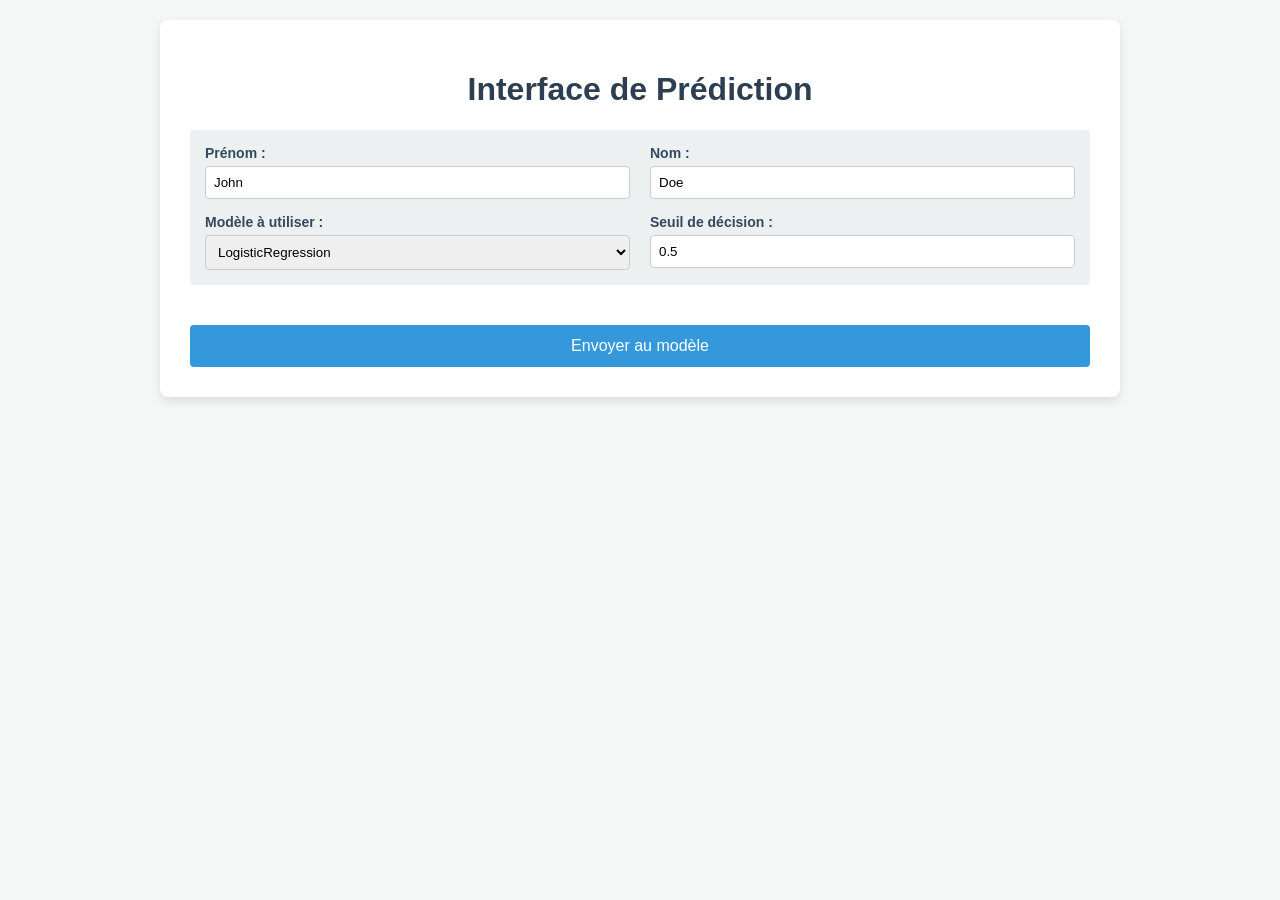
==== Fast_API/index.html @ 7bc8fe72 "refactor: transformer le notebook d'attrition en API" ====
<!DOCTYPE html>
<html lang="fr">
<head>
    <meta charset="UTF-8">
    <meta name="viewport" content="width=device-width, initial-scale=1.0">
    <title>Testeur de Modèle — Prédiction RH</title>
    <style>
        body { font-family: Arial, sans-serif; background-color: #f4f7f6; margin: 0; padding: 20px; }
        .container { max-width: 900px; margin: auto; background: white; padding: 30px; border-radius: 8px; box-shadow: 0 4px 10px rgba(0,0,0,0.1); }
        h1 { color: #2c3e50; text-align: center; }
        .form-group { margin-bottom: 15px; }
        label { display: block; font-weight: bold; margin-bottom: 5px; color: #34495e; font-size: 14px; }
        input, select { width: 100%; padding: 8px; border: 1px solid #ccc; border-radius: 4px; box-sizing: border-box; }
        .grid { display: grid; grid-template-columns: repeat(auto-fill, minmax(250px, 1fr)); gap: 15px; }
        button { background-color: #3498db; color: white; padding: 12px 20px; border: none; border-radius: 4px; cursor: pointer; width: 100%; font-size: 16px; margin-top: 20px; }
        button:hover { background-color: #2980b9; }
        #resultat { margin-top: 25px; padding: 20px; background-color: #e8f8f5; border-left: 5px solid #2ecc71; border-radius: 4px; display: none; }
        .config-section { background: #ecf0f1; padding: 15px; border-radius: 4px; margin-bottom: 20px; display: flex; flex-direction: column; gap: 15px; }
        .config-row { display: flex; gap: 20px; }
    </style>
</head>
<body>

<div class="container">
    <h1>Interface de Prédiction</h1>
    
    <!-- SECTION CONFIGURATION + IDENTITÉ -->
    <div class="config-section">
        <div class="config-row">
            <div style="flex: 1;">
                <label for="input-prenom">Prénom :</label>
                <input type="text" id="input-prenom" value="John">
            </div>
            <div style="flex: 1;">
                <label for="input-nom">Nom :</label>
                <input type="text" id="input-nom" value="Doe">
            </div>
        </div>
        <div class="config-row">
            <div style="flex: 1;">
                <label for="select-modele">Modèle à utiliser :</label>
                <select id="select-modele">
                    <option value="top1">LogisticRegression</option>
                   
                </select>
            </div>
            <div style="flex: 1;">
                <label for="input-seuil">Seuil de décision :</label>
                <input type="number" id="input-seuil" value="0.5" step="0.05" min="0" max="1">
            </div>
        </div>
    </div>

    <form id="prediction-form">
        <div class="grid" id="fields-container">
            <!-- Champs dynamiques -->
        </div>
        <button type="submit">Envoyer au modèle</button>
    </form>

    <div id="resultat">
        <h3>Résultat de la prédiction :</h3>
        <p id="resultat-texte"></p>
        
        <hr style="margin: 15px 0; border: 0; border-top: 1px solid #a3e4d7;">
        <button type="button" id="btn-sauvegarder" style="background-color: #27ae60; margin-top: 5px; width: auto; padding: 10px 20px;">
            💾 Enregistrer cette prédiction en base de données
        </button>
        <span id="msg-sauvegarde" style="display: inline-block; margin-left: 15px; font-weight: bold;"></span>
    </div>
</div>

<script>
    const optionsCategoriques = {
        "genre": ["M", "F"],
        "statut_marital": ["Célibataire", "Divorcé(e)", "Marié(e)"],
        "departement": ["Commercial", "Consulting", "Ressources Humaines"],
        "poste": ["Assistant de Direction", "Cadre Commercial", "Consultant", "Directeur Technique", "Manager", "Représentant Commercial", "Ressources Humaines", "Senior Manager", "Tech Lead"],
        "domaine_etude": ["Autre", "Entrepreunariat", "Infra & Cloud", "Marketing", "Ressources Humaines", "Transformation Digitale"],
        "frequence_deplacement": ["Aucun", "Frequent", "Occasionnel"],
        "heure_supplementaires": ["Non", "Oui"]
    };

    const valeursParDefaut = {
        "age": 36,
        "revenu_mensuel": 4919,
        "nombre_experiences_precedentes": 2,
        "annee_experience_totale": 10,
        "annees_dans_l_entreprise": 5,
        "annees_dans_le_poste_actuel": 3,
        "nombre_participation_pee": 1,
        "nb_formations_suivies": 3,
        "distance_domicile_travail": 7,
        "niveau_education": 3,
        "annees_depuis_la_derniere_promotion": 1,
        "annes_sous_responsable_actuel": 3,
        "satisfaction_employee_environnement": 3,
        "note_evaluation_precedente": 0.8,
        "niveau_hierarchique_poste": 2,
        "satisfaction_employee_nature_travail": 3,
        "satisfaction_employee_equipe": 3,
        "satisfaction_employee_equilibre_pro_perso": 3,
        "augentation_salaire_precedente": 15,
        "satisfaction_globale": 3,
        "satisfaction_min": 2,
        "montant_augmentation_precedente": 632,
        "ratio_anciennete_carriere": 0.8,
        "inertie_poste": 0.667,
        "stagnation_promotion": 0.167,
        "revenu_par_annee_experience": 549.22,
        "revenu_par_niveau": 2856.48,
        "delta_performance": 0,
        "hs_et_salaire_bas": 0,
        "jeune_faible_anciennete": 0,
        "trajet_long": 0,
        "job_hopper": 0
    };

    let colonnesActuelles = [];
    let dernierePredictionData = null;

    async function chargerColonnes() {
        const modele = document.getElementById("select-modele").value;
        try {
            const response = await fetch(`/colonnes?modele=${modele}`);
            const data = await response.json();
            colonnesActuelles = data.colonnes;
            
            const container = document.getElementById("fields-container");
            container.innerHTML = "";

            colonnesActuelles.forEach(col => {
                const div = document.createElement("div");
                div.className = "form-group";

                const label = document.createElement("label");
                label.innerText = col;
                label.htmlFor = col;
                div.appendChild(label);

                if (optionsCategoriques[col]) {
                    const select = document.createElement("select");
                    select.id = col;
                    select.name = col;
                    optionsCategoriques[col].forEach(opt => {
                        const option = document.createElement("option");
                        option.value = opt;
                        option.innerText = opt;
                        select.appendChild(option);
                    });
                    div.appendChild(select);
                } else {
                    const input = document.createElement("input");
                    input.id = col;
                    input.name = col;
                    input.type = "number";
                    input.step = "any";
                    input.value = valeursParDefaut[col] !== undefined ? valeursParDefaut[col] : 0;
                    div.appendChild(input);
                }
                container.appendChild(div);
            });
        } catch (e) {
            console.error("Erreur lors du chargement des colonnes", e);
        }
    }

    document.getElementById("select-modele").addEventListener("change", chargerColonnes);
    window.addEventListener("DOMContentLoaded", chargerColonnes);

    document.getElementById("prediction-form").addEventListener("submit", async function(e) {
        e.preventDefault();
        
        const modeleChoisi = document.getElementById("select-modele").value;
        const seuilSaisi = parseFloat(document.getElementById("input-seuil").value);
        
        const features = {};
        colonnesActuelles.forEach(col => {
            const element = document.getElementById(col);
            let val = element.value;
            if (!optionsCategoriques[col]) {
                val = val.includes('.') ? parseFloat(val) : parseInt(val, 10);
            }
            features[col] = val;
        });

        const payload = {
            modele: modeleChoisi,
            features: features,
            seuil: seuilSaisi
        };

        try {
            const response = await fetch("/predict", {
                method: "POST",
                headers: { "Content-Type": "application/json" },
                body: JSON.stringify(payload)
            });

            const data = await response.json();
            const resultatDiv = document.getElementById("resultat");
            const resultatTexte = document.getElementById("resultat-texte");

            if (response.ok) {
                resultatDiv.style.display = "block";
                
                const probaDepart = data.probabilite * 100;
                const probaRester = 100 - probaDepart;

                const libellePrediction = data.prediction === 1 
                    ? "⚠️ Quitte (1)" 
                    : "✅ Reste (0)";

                const libelleTexteBrut = data.prediction === 1 ? "Quitte" : "Reste";

                resultatTexte.innerHTML = `
                    <strong>Modèle utilisé :</strong> ${data.modele_utilise} <br>
                    <strong>Prédiction finale :</strong> ${libellePrediction} <br>
                    <hr style="margin: 8px 0; border: 0; border-top: 1px solid #d1f2eb;">
                    <strong>Risque de départ :</strong> ${probaDepart.toFixed(2)}% <br>
                    <strong>Probabilité de rester :</strong> ${probaRester.toFixed(2)}% <br>
                    <strong>Seuil de décision :</strong> ${data.seuil_utilise * 100}%
                `;

                const prenomSaisi = document.getElementById("input-prenom").value.trim() || "John";
                const nomSaisi = document.getElementById("input-nom").value.trim() || "Doe";

                // CORRECTION ICI : utilisation correcte de "probabilite_de_quitter"
                dernierePredictionData = {
                    prenom: prenomSaisi,
                    nom: nomSaisi,
                    modele_utilise: data.modele_utilise,
                    probabilite_de_quitter: data.probabilite,
                    prediction: data.prediction,
                    libelle_prediction: libelleTexteBrut,
                    seuil_applique: data.seuil_utilise,
                    features: features
                };

                document.getElementById("msg-sauvegarde").innerText = "";

            } else {
                alert("Erreur de l'API : " + JSON.stringify(data.detail));
            }
        } catch (error) {
            alert("Impossible de joindre l'API.");
            console.error(error);
        }
    });

    document.getElementById("btn-sauvegarder").addEventListener("click", async () => {
        if (!dernierePredictionData) return;

        const msgSpan = document.getElementById("msg-sauvegarde");
        try {
            const response = await fetch("/sauvegarder", {
                method: "POST",
                headers: { "Content-Type": "application/json" },
                body: JSON.stringify(dernierePredictionData)
            });

            const result = await response.json();
            if (response.ok) {
                msgSpan.style.color = "#27ae60";
                msgSpan.innerText = "✔ Enregistré (" + dernierePredictionData.libelle_prediction + ") pour " + dernierePredictionData.prenom + " " + dernierePredictionData.nom + " !";
            } else {
                let erreurMsg = "Erreur serveur";
                if (result.detail) {
                    if (typeof result.detail === 'string') {
                        erreurMsg = result.detail;
                    } else if (Array.isArray(result.detail)) {
                        erreurMsg = result.detail.map(err => `${err.loc.join('.')} : ${err.msg}`).join(' | ');
                    } else {
                        erreurMsg = JSON.stringify(result.detail);
                    }
                }
                throw new Error(erreurMsg);
            }
        } catch (error) {
            msgSpan.style.color = "#c0392b";
            msgSpan.innerText = "✖ Erreur : " + error.message;
            console.error("Détail de l'erreur :", error);
        }
    });
</script>

</body>
</html>
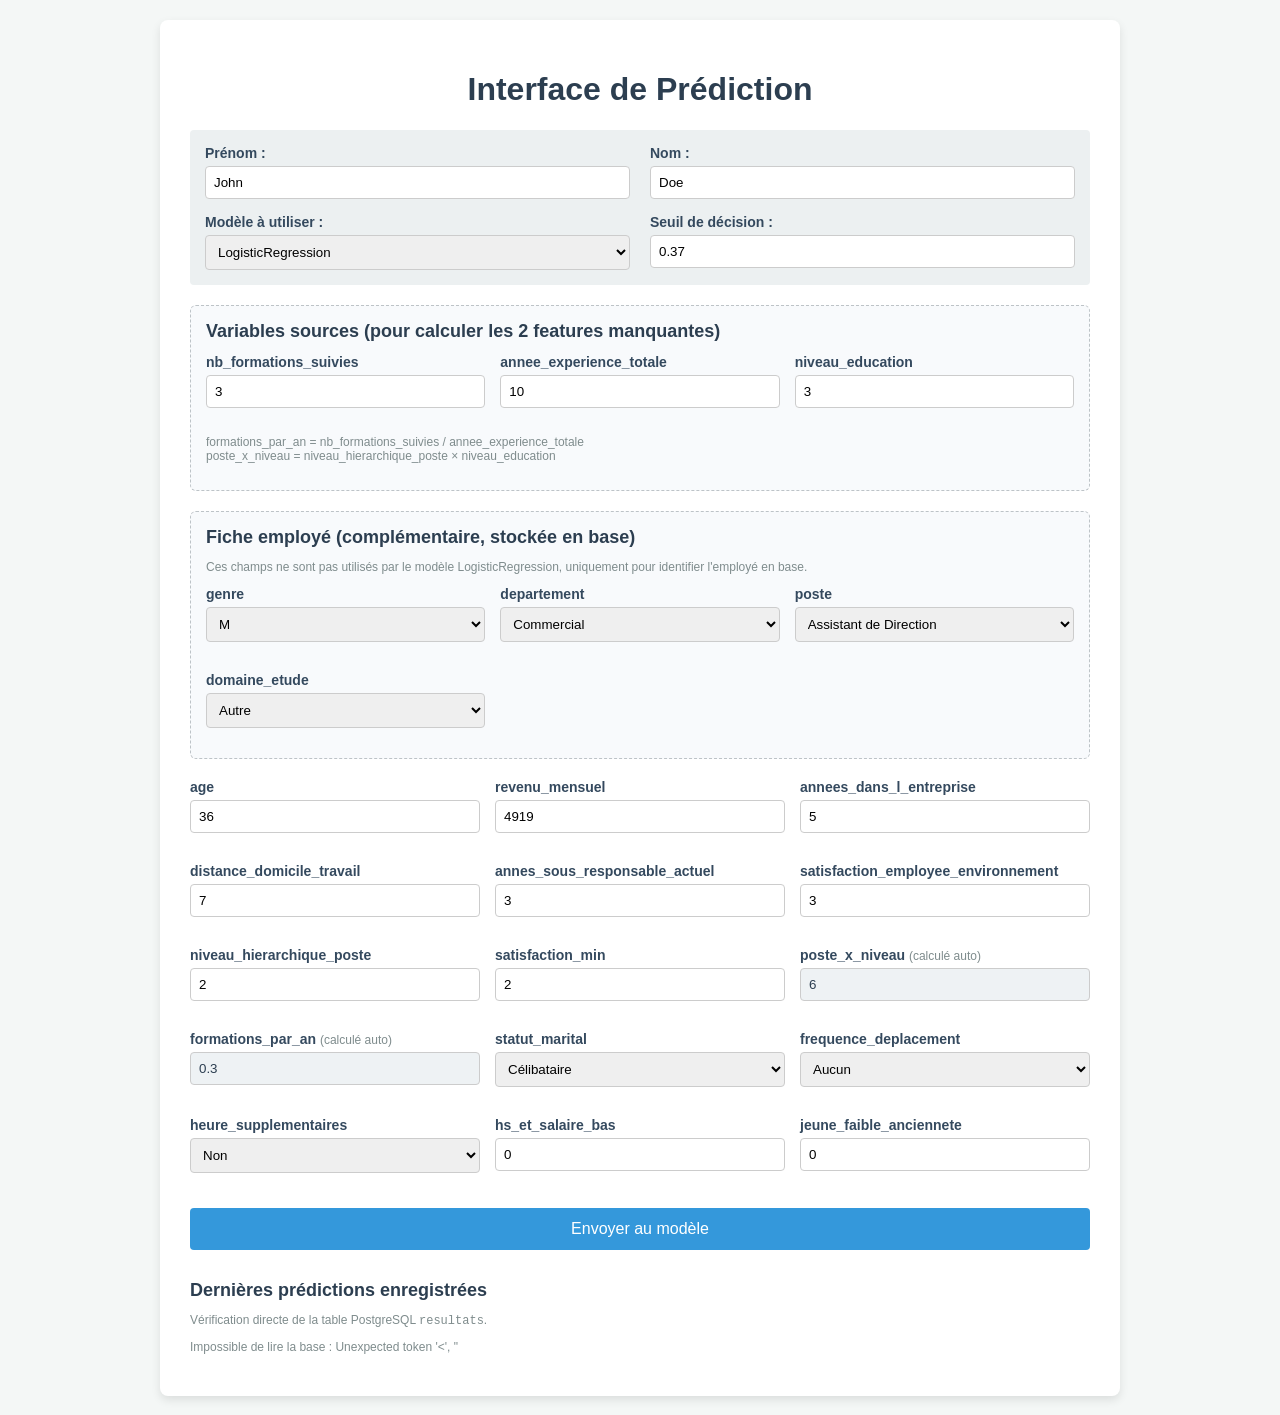
==== commit bb14f875: "feat:premiers résultats reçus via post formulaire + enregistrement en base de donnée PGSQL (dockeris" ====
--- a/Fast_API/index.html
+++ b/Fast_API/index.html
@@ -8,23 +8,30 @@
         body { font-family: Arial, sans-serif; background-color: #f4f7f6; margin: 0; padding: 20px; }
         .container { max-width: 900px; margin: auto; background: white; padding: 30px; border-radius: 8px; box-shadow: 0 4px 10px rgba(0,0,0,0.1); }
         h1 { color: #2c3e50; text-align: center; }
+        h2 { color: #2c3e50; font-size: 18px; margin: 0 0 12px; }
         .form-group { margin-bottom: 15px; }
         label { display: block; font-weight: bold; margin-bottom: 5px; color: #34495e; font-size: 14px; }
         input, select { width: 100%; padding: 8px; border: 1px solid #ccc; border-radius: 4px; box-sizing: border-box; }
+        input[readonly] { background: #eef2f4; color: #2c3e50; }
         .grid { display: grid; grid-template-columns: repeat(auto-fill, minmax(250px, 1fr)); gap: 15px; }
         button { background-color: #3498db; color: white; padding: 12px 20px; border: none; border-radius: 4px; cursor: pointer; width: 100%; font-size: 16px; margin-top: 20px; }
         button:hover { background-color: #2980b9; }
         #resultat { margin-top: 25px; padding: 20px; background-color: #e8f8f5; border-left: 5px solid #2ecc71; border-radius: 4px; display: none; }
         .config-section { background: #ecf0f1; padding: 15px; border-radius: 4px; margin-bottom: 20px; display: flex; flex-direction: column; gap: 15px; }
         .config-row { display: flex; gap: 20px; }
+        .hint { font-size: 12px; color: #7f8c8d; font-weight: normal; }
+        .calc-box { background: #f8fafc; border: 1px dashed #bdc3c7; padding: 15px; border-radius: 6px; margin-bottom: 20px; }
+        table { width: 100%; border-collapse: collapse; font-size: 13px; }
+        th, td { border-bottom: 1px solid #e0e6e3; padding: 8px; text-align: left; }
+        th { background: #ecf0f1; }
+        #historique { margin-top: 30px; }
     </style>
 </head>
 <body>
 
 <div class="container">
     <h1>Interface de Prédiction</h1>
-    
-    <!-- SECTION CONFIGURATION + IDENTITÉ -->
+
     <div class="config-section">
         <div class="config-row">
             <div style="flex: 1;">
@@ -41,42 +48,128 @@
                 <label for="select-modele">Modèle à utiliser :</label>
                 <select id="select-modele">
                     <option value="top1">LogisticRegression</option>
-                   
                 </select>
             </div>
             <div style="flex: 1;">
                 <label for="input-seuil">Seuil de décision :</label>
-                <input type="number" id="input-seuil" value="0.5" step="0.05" min="0" max="1">
+                <input type="number" id="input-seuil" value="0.37" step="0.01" min="0" max="1">
             </div>
         </div>
     </div>
 
+    <div class="calc-box">
+        <h2>Variables sources (pour calculer les 2 features manquantes)</h2>
+        <div class="grid">
+            <div class="form-group">
+                <label for="nb_formations_suivies">nb_formations_suivies</label>
+                <input type="number" id="nb_formations_suivies" step="any" value="3">
+            </div>
+            <div class="form-group">
+                <label for="annee_experience_totale">annee_experience_totale</label>
+                <input type="number" id="annee_experience_totale" step="any" value="10">
+            </div>
+            <div class="form-group">
+                <label for="niveau_education">niveau_education</label>
+                <input type="number" id="niveau_education" step="any" value="3">
+            </div>
+        </div>
+        <p class="hint">
+            formations_par_an = nb_formations_suivies / annee_experience_totale<br>
+            poste_x_niveau = niveau_hierarchique_poste × niveau_education
+        </p>
+    </div>
+
+    <div class="calc-box">
+        <h2>Fiche employé (complémentaire, stockée en base)</h2>
+        <p class="hint">Ces champs ne sont pas utilisés par le modèle LogisticRegression, uniquement pour identifier l'employé en base.</p>
+        <div class="grid">
+            <div class="form-group">
+                <label for="genre">genre</label>
+                <select id="genre">
+                    <option value="M">M</option>
+                    <option value="F">F</option>
+                </select>
+            </div>
+            <div class="form-group">
+                <label for="departement">departement</label>
+                <select id="departement">
+                    <option>Commercial</option>
+                    <option>Consulting</option>
+                    <option>Ressources Humaines</option>
+                </select>
+            </div>
+            <div class="form-group">
+                <label for="poste">poste</label>
+                <select id="poste">
+                    <option>Assistant de Direction</option>
+                    <option>Cadre Commercial</option>
+                    <option>Consultant</option>
+                    <option>Directeur Technique</option>
+                    <option>Manager</option>
+                    <option>Représentant Commercial</option>
+                    <option>Ressources Humaines</option>
+                    <option>Senior Manager</option>
+                    <option>Tech Lead</option>
+                </select>
+            </div>
+            <div class="form-group">
+                <label for="domaine_etude">domaine_etude</label>
+                <select id="domaine_etude">
+                    <option>Autre</option>
+                    <option>Entrepreunariat</option>
+                    <option>Infra & Cloud</option>
+                    <option>Marketing</option>
+                    <option>Ressources Humaines</option>
+                    <option>Transformation Digitale</option>
+                </select>
+            </div>
+        </div>
+    </div>
+
     <form id="prediction-form">
-        <div class="grid" id="fields-container">
-            <!-- Champs dynamiques -->
-        </div>
+        <div class="grid" id="fields-container"></div>
         <button type="submit">Envoyer au modèle</button>
     </form>
 
     <div id="resultat">
         <h3>Résultat de la prédiction :</h3>
         <p id="resultat-texte"></p>
-        
+
         <hr style="margin: 15px 0; border: 0; border-top: 1px solid #a3e4d7;">
         <button type="button" id="btn-sauvegarder" style="background-color: #27ae60; margin-top: 5px; width: auto; padding: 10px 20px;">
             💾 Enregistrer cette prédiction en base de données
         </button>
         <span id="msg-sauvegarde" style="display: inline-block; margin-left: 15px; font-weight: bold;"></span>
     </div>
+
+    <div id="historique">
+        <h2>Dernières prédictions enregistrées</h2>
+        <p class="hint">Vérification directe de la table PostgreSQL <code>resultats</code>.</p>
+        <div id="liste-resultats">Chargement...</div>
+    </div>
 </div>
 
 <script>
+    const COLONNES_MODELE = [
+        "age",
+        "revenu_mensuel",
+        "annees_dans_l_entreprise",
+        "distance_domicile_travail",
+        "annes_sous_responsable_actuel",
+        "satisfaction_employee_environnement",
+        "niveau_hierarchique_poste",
+        "satisfaction_min",
+        "poste_x_niveau",
+        "formations_par_an",
+        "statut_marital",
+        "frequence_deplacement",
+        "heure_supplementaires",
+        "hs_et_salaire_bas",
+        "jeune_faible_anciennete"
+    ];
+
     const optionsCategoriques = {
-        "genre": ["M", "F"],
         "statut_marital": ["Célibataire", "Divorcé(e)", "Marié(e)"],
-        "departement": ["Commercial", "Consulting", "Ressources Humaines"],
-        "poste": ["Assistant de Direction", "Cadre Commercial", "Consultant", "Directeur Technique", "Manager", "Représentant Commercial", "Ressources Humaines", "Senior Manager", "Tech Lead"],
-        "domaine_etude": ["Autre", "Entrepreunariat", "Infra & Cloud", "Marketing", "Ressources Humaines", "Transformation Digitale"],
         "frequence_deplacement": ["Aucun", "Frequent", "Occasionnel"],
         "heure_supplementaires": ["Non", "Oui"]
     };
@@ -84,105 +177,177 @@
     const valeursParDefaut = {
         "age": 36,
         "revenu_mensuel": 4919,
-        "nombre_experiences_precedentes": 2,
-        "annee_experience_totale": 10,
         "annees_dans_l_entreprise": 5,
-        "annees_dans_le_poste_actuel": 3,
-        "nombre_participation_pee": 1,
-        "nb_formations_suivies": 3,
         "distance_domicile_travail": 7,
-        "niveau_education": 3,
-        "annees_depuis_la_derniere_promotion": 1,
         "annes_sous_responsable_actuel": 3,
         "satisfaction_employee_environnement": 3,
-        "note_evaluation_precedente": 0.8,
         "niveau_hierarchique_poste": 2,
-        "satisfaction_employee_nature_travail": 3,
-        "satisfaction_employee_equipe": 3,
-        "satisfaction_employee_equilibre_pro_perso": 3,
-        "augentation_salaire_precedente": 15,
-        "satisfaction_globale": 3,
         "satisfaction_min": 2,
-        "montant_augmentation_precedente": 632,
-        "ratio_anciennete_carriere": 0.8,
-        "inertie_poste": 0.667,
-        "stagnation_promotion": 0.167,
-        "revenu_par_annee_experience": 549.22,
-        "revenu_par_niveau": 2856.48,
-        "delta_performance": 0,
+        "poste_x_niveau": 6,
+        "formations_par_an": 0.3,
         "hs_et_salaire_bas": 0,
-        "jeune_faible_anciennete": 0,
-        "trajet_long": 0,
-        "job_hopper": 0
+        "jeune_faible_anciennete": 0
     };
 
-    let colonnesActuelles = [];
+    const colonnesCalculees = ["poste_x_niveau", "formations_par_an"];
+
+    let colonnesActuelles = COLONNES_MODELE.slice();
     let dernierePredictionData = null;
+
+    function toNumber(id, fallback = 0) {
+        const el = document.getElementById(id);
+        const n = parseFloat(el && el.value);
+        return Number.isFinite(n) ? n : fallback;
+    }
+
+    function recalculerFeaturesDerivees() {
+        const exp = toNumber("annee_experience_totale", 0);
+        const nbForm = toNumber("nb_formations_suivies", 0);
+        const formations = exp ? nbForm / exp : 0;
+
+        const nivPoste = toNumber("niveau_hierarchique_poste", 0);
+        const nivEduc = toNumber("niveau_education", 0);
+        const posteXNiveau = nivPoste * nivEduc;
+
+        const champForm = document.getElementById("formations_par_an");
+        const champPoste = document.getElementById("poste_x_niveau");
+        if (champForm) champForm.value = Number(formations.toFixed(4));
+        if (champPoste) champPoste.value = Number(posteXNiveau.toFixed(4));
+    }
+
+    function creerChamp(col) {
+        const div = document.createElement("div");
+        div.className = "form-group";
+
+        const label = document.createElement("label");
+        label.htmlFor = col;
+        label.innerHTML = col;
+        if (colonnesCalculees.includes(col)) {
+            label.innerHTML += ' <span class="hint">(calculé auto)</span>';
+        }
+        div.appendChild(label);
+
+        if (optionsCategoriques[col]) {
+            const select = document.createElement("select");
+            select.id = col;
+            select.name = col;
+            optionsCategoriques[col].forEach(opt => {
+                const option = document.createElement("option");
+                option.value = opt;
+                option.innerText = opt;
+                select.appendChild(option);
+            });
+            div.appendChild(select);
+        } else {
+            const input = document.createElement("input");
+            input.id = col;
+            input.name = col;
+            input.type = "number";
+            input.step = "any";
+            input.value = valeursParDefaut[col] !== undefined ? valeursParDefaut[col] : 0;
+            if (colonnesCalculees.includes(col)) {
+                input.readOnly = true;
+            }
+            if (col === "niveau_hierarchique_poste") {
+                input.addEventListener("input", recalculerFeaturesDerivees);
+            }
+            div.appendChild(input);
+        }
+        return div;
+    }
 
     async function chargerColonnes() {
         const modele = document.getElementById("select-modele").value;
         try {
             const response = await fetch(`/colonnes?modele=${modele}`);
             const data = await response.json();
-            colonnesActuelles = data.colonnes;
-            
-            const container = document.getElementById("fields-container");
-            container.innerHTML = "";
-
-            colonnesActuelles.forEach(col => {
-                const div = document.createElement("div");
-                div.className = "form-group";
-
-                const label = document.createElement("label");
-                label.innerText = col;
-                label.htmlFor = col;
-                div.appendChild(label);
-
-                if (optionsCategoriques[col]) {
-                    const select = document.createElement("select");
-                    select.id = col;
-                    select.name = col;
-                    optionsCategoriques[col].forEach(opt => {
-                        const option = document.createElement("option");
-                        option.value = opt;
-                        option.innerText = opt;
-                        select.appendChild(option);
-                    });
-                    div.appendChild(select);
-                } else {
-                    const input = document.createElement("input");
-                    input.id = col;
-                    input.name = col;
-                    input.type = "number";
-                    input.step = "any";
-                    input.value = valeursParDefaut[col] !== undefined ? valeursParDefaut[col] : 0;
-                    div.appendChild(input);
-                }
-                container.appendChild(div);
-            });
+            colonnesActuelles = (data.colonnes && data.colonnes.length) ? data.colonnes : COLONNES_MODELE.slice();
+            if (typeof data.seuil === "number") {
+                document.getElementById("input-seuil").value = data.seuil;
+            }
         } catch (e) {
             console.error("Erreur lors du chargement des colonnes", e);
-        }
+            colonnesActuelles = COLONNES_MODELE.slice();
+        }
+
+        const container = document.getElementById("fields-container");
+        container.innerHTML = "";
+        colonnesActuelles.forEach(col => container.appendChild(creerChamp(col)));
+        recalculerFeaturesDerivees();
     }
 
+    ["nb_formations_suivies", "annee_experience_totale", "niveau_education"].forEach(id => {
+        document.getElementById(id).addEventListener("input", recalculerFeaturesDerivees);
+    });
+
+    async function chargerResultats() {
+        const zone = document.getElementById("liste-resultats");
+        try {
+            const response = await fetch("/resultats?limit=10");
+            const data = await response.json();
+            if (!response.ok) throw new Error(JSON.stringify(data.detail || data));
+            if (!data.resultats.length) {
+                zone.innerHTML = "<p class='hint'>Aucune prédiction enregistrée pour le moment.</p>";
+                return;
+            }
+            const lignes = data.resultats.map(r => `
+                <tr>
+                    <td>${r.id}</td>
+                    <td>${r.prenom} ${r.nom}</td>
+                    <td>${r.libelle_prediction}</td>
+                    <td>${(r.probabilite_de_quitter * 100).toFixed(2)}%</td>
+                    <td>${(r.seuil_applique * 100).toFixed(0)}%</td>
+                    <td>${r.modele_utilise}</td>
+                </tr>
+            `).join("");
+            zone.innerHTML = `
+                <table>
+                    <thead>
+                        <tr>
+                            <th>ID</th><th>Employé</th><th>Prédiction</th>
+                            <th>Risque</th><th>Seuil</th><th>Modèle</th>
+                        </tr>
+                    </thead>
+                    <tbody>${lignes}</tbody>
+                </table>
+            `;
+        } catch (e) {
+            zone.innerHTML = "<p class='hint'>Impossible de lire la base : " + e.message + "</p>";
+        }
+    }
+
     document.getElementById("select-modele").addEventListener("change", chargerColonnes);
-    window.addEventListener("DOMContentLoaded", chargerColonnes);
+    window.addEventListener("DOMContentLoaded", () => {
+        chargerColonnes();
+        chargerResultats();
+    });
 
     document.getElementById("prediction-form").addEventListener("submit", async function(e) {
         e.preventDefault();
-        
+        recalculerFeaturesDerivees();
+
         const modeleChoisi = document.getElementById("select-modele").value;
         const seuilSaisi = parseFloat(document.getElementById("input-seuil").value);
-        
+
         const features = {};
         colonnesActuelles.forEach(col => {
             const element = document.getElementById(col);
             let val = element.value;
             if (!optionsCategoriques[col]) {
-                val = val.includes('.') ? parseFloat(val) : parseInt(val, 10);
+                val = val.includes(".") ? parseFloat(val) : parseInt(val, 10);
+                if (Number.isNaN(val)) val = parseFloat(element.value) || 0;
             }
             features[col] = val;
         });
+
+        // Sources utiles si l'API doit recalculer côté serveur
+        features.nb_formations_suivies = toNumber("nb_formations_suivies");
+        features.annee_experience_totale = toNumber("annee_experience_totale");
+        features.niveau_education = toNumber("niveau_education");
+        features.genre = document.getElementById("genre").value;
+        features.departement = document.getElementById("departement").value;
+        features.poste = document.getElementById("poste").value;
+        features.domaine_etude = document.getElementById("domaine_etude").value;
 
         const payload = {
             modele: modeleChoisi,
@@ -203,14 +368,10 @@
 
             if (response.ok) {
                 resultatDiv.style.display = "block";
-                
+
                 const probaDepart = data.probabilite * 100;
                 const probaRester = 100 - probaDepart;
-
-                const libellePrediction = data.prediction === 1 
-                    ? "⚠️ Quitte (1)" 
-                    : "✅ Reste (0)";
-
+                const libellePrediction = data.prediction === 1 ? "⚠️ Quitte (1)" : "✅ Reste (0)";
                 const libelleTexteBrut = data.prediction === 1 ? "Quitte" : "Reste";
 
                 resultatTexte.innerHTML = `
@@ -219,13 +380,12 @@
                     <hr style="margin: 8px 0; border: 0; border-top: 1px solid #d1f2eb;">
                     <strong>Risque de départ :</strong> ${probaDepart.toFixed(2)}% <br>
                     <strong>Probabilité de rester :</strong> ${probaRester.toFixed(2)}% <br>
-                    <strong>Seuil de décision :</strong> ${data.seuil_utilise * 100}%
+                    <strong>Seuil de décision :</strong> ${(data.seuil_utilise * 100).toFixed(0)}%
                 `;
 
                 const prenomSaisi = document.getElementById("input-prenom").value.trim() || "John";
                 const nomSaisi = document.getElementById("input-nom").value.trim() || "Doe";
 
-                // CORRECTION ICI : utilisation correcte de "probabilite_de_quitter"
                 dernierePredictionData = {
                     prenom: prenomSaisi,
                     nom: nomSaisi,
@@ -238,7 +398,6 @@
                 };
 
                 document.getElementById("msg-sauvegarde").innerText = "";
-
             } else {
                 alert("Erreur de l'API : " + JSON.stringify(data.detail));
             }
@@ -262,14 +421,15 @@
             const result = await response.json();
             if (response.ok) {
                 msgSpan.style.color = "#27ae60";
-                msgSpan.innerText = "✔ Enregistré (" + dernierePredictionData.libelle_prediction + ") pour " + dernierePredictionData.prenom + " " + dernierePredictionData.nom + " !";
+                msgSpan.innerText = "✔ Enregistré #" + result.id + " (" + dernierePredictionData.libelle_prediction + ") pour " + dernierePredictionData.prenom + " " + dernierePredictionData.nom + " !";
+                chargerResultats();
             } else {
                 let erreurMsg = "Erreur serveur";
                 if (result.detail) {
-                    if (typeof result.detail === 'string') {
+                    if (typeof result.detail === "string") {
                         erreurMsg = result.detail;
                     } else if (Array.isArray(result.detail)) {
-                        erreurMsg = result.detail.map(err => `${err.loc.join('.')} : ${err.msg}`).join(' | ');
+                        erreurMsg = result.detail.map(err => `${err.loc.join(".")} : ${err.msg}`).join(" | ");
                     } else {
                         erreurMsg = JSON.stringify(result.detail);
                     }
@@ -285,4 +445,4 @@
 </script>
 
 </body>
-</html>+</html>
